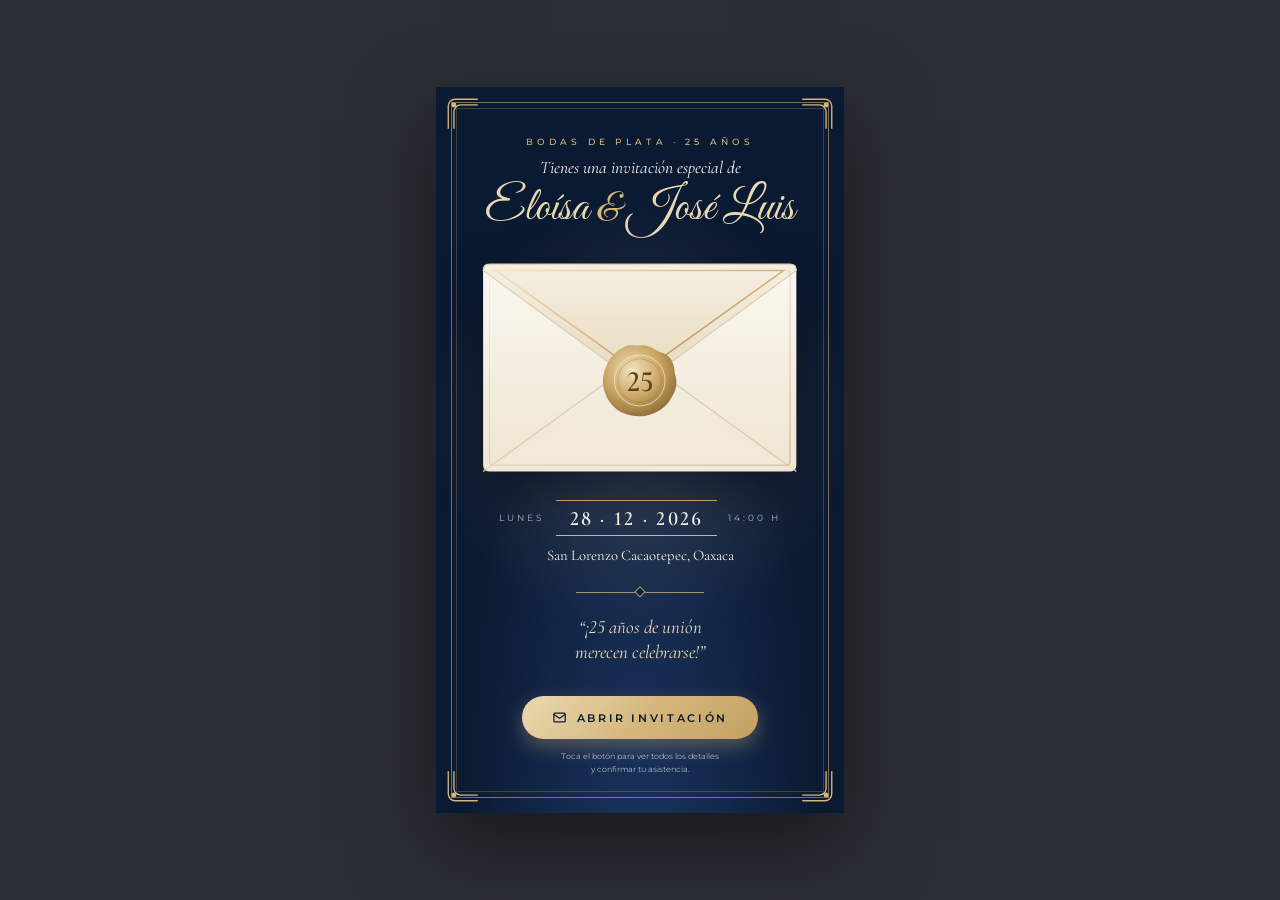
==== sobre/sobre.html @ b29ff793 "Invitación digital Bodas de Plata: web, sobre PDF y backend RSVP Co-Authored-By: Claude Opus 5.5 <no" ====
<!DOCTYPE html>
<html lang="es-MX">
<head>
  <meta charset="UTF-8" />
  <meta name="viewport" content="width=device-width, initial-scale=1" />
  <title>Sobre · Bodas de Plata · Eloísa & José Luis</title>
  <!--
    ==========================================================================
    SOBRE DIGITAL (PDF vertical para celular, 108 × 192 mm = proporción 9:16)
    --------------------------------------------------------------------------
    CÓMO EXPORTAR A PDF:
      Opción A (automática, recomendada):
        powershell -ExecutionPolicy Bypass -File sobre\generar-pdf.ps1 -Url "https://tu-sitio/"
      Opción B (manual, Chrome/Edge):
        1. Abre este archivo agregando ?url=https://tu-sitio/ al final de la dirección,
           o cambia DEFAULT_URL más abajo.
        2. Ctrl + P → Destino: "Guardar como PDF" → Márgenes: Ninguno
           → Más opciones: activa "Gráficos de fondo" y desactiva "Encabezados y pies".
      El botón "Abrir invitación" queda como enlace clicable dentro del PDF.
    ==========================================================================
  -->
  <link rel="preconnect" href="https://fonts.googleapis.com" />
  <link rel="preconnect" href="https://fonts.gstatic.com" crossorigin />
  <link href="https://fonts.googleapis.com/css2?family=Cormorant+Garamond:ital,wght@0,500;0,600;1,400&family=Great+Vibes&family=Montserrat:wght@400;500;600&display=block" rel="stylesheet" />

  <style>
    /* Paleta compartida con la invitación web */
    :root {
      --navy-900: #0B1A33;
      --navy-700: #1B3560;
      --ivory: #FAF6EE;
      --ivory-200: #F1E9D8;
      --gold: #D4B57A;
      --gold-lt: #EAD9B0;
      --gold-dk: #8C6A33;
      --muted: #AEB6C6;
    }

    /* Tamaño de página exacto para el PDF */
    @page { size: 108mm 192mm; margin: 0; }

    * { box-sizing: border-box; margin: 0; padding: 0; }
    html, body {
      -webkit-print-color-adjust: exact;
      print-color-adjust: exact;
    }
    body {
      font-family: "Montserrat", Arial, sans-serif;
      background: #2B2F36;            /* solo visible en pantalla, fuera de la página */
      min-height: 100vh;
      display: grid;
      place-items: center;
      padding: 24px 0;
    }

    /* ---------- La "hoja" del PDF ---------- */
    .page {
      position: relative;
      width: 108mm;
      height: 192mm;
      overflow: hidden;
      color: var(--ivory);
      text-align: center;
      background:
        radial-gradient(circle at 50% 46%, rgba(212, 181, 122, 0.18), transparent 48%),
        radial-gradient(ellipse at 50% 115%, var(--navy-700), transparent 62%),
        var(--navy-900);
      box-shadow: 0 30px 80px rgba(0, 0, 0, 0.5);
      display: flex;
      flex-direction: column;
      align-items: center;
      padding: 13mm 8mm 10mm;
    }
    /* Doble marco dorado */
    .page::before, .page::after {
      content: "";
      position: absolute;
      pointer-events: none;
    }
    .page::before { inset: 4mm; border: 0.35mm solid rgba(212, 181, 122, 0.55); }
    .page::after  { inset: 5.4mm; border: 0.2mm solid rgba(212, 181, 122, 0.25); }

    /* Esquinas ornamentales */
    .corner { position: absolute; width: 9mm; height: 9mm; color: var(--gold); }
    .corner svg { width: 100%; height: 100%; fill: none; stroke: currentColor; stroke-width: 1.2; }
    .corner--tl { top: 2.6mm; left: 2.6mm; }
    .corner--tr { top: 2.6mm; right: 2.6mm; transform: scaleX(-1); }
    .corner--bl { bottom: 2.6mm; left: 2.6mm; transform: scaleY(-1); }
    .corner--br { bottom: 2.6mm; right: 2.6mm; transform: scale(-1, -1); }

    .eyebrow {
      font-size: 2.5mm;
      font-weight: 500;
      letter-spacing: 1.1mm;
      text-transform: uppercase;
      color: var(--gold);
    }
    .tagline {
      margin-top: 2.5mm;
      font-family: "Cormorant Garamond", Georgia, serif;
      font-style: italic;
      font-size: 4.6mm;
      color: var(--ivory);
    }
    .names {
      margin-top: 1mm;
      font-family: "Great Vibes", cursive;
      font-size: 12.5mm;
      line-height: 1.15;
      color: var(--gold-lt);
    }
    .names .amp { color: var(--gold); font-size: 0.8em; }

    /* ---------- Sobre ---------- */
    .envelope {
      display: block;
      width: 84mm;
      margin: 7mm auto 0;
      text-decoration: none;
      filter: drop-shadow(0 4mm 6mm rgba(0, 0, 0, 0.45));
    }
    .envelope svg { width: 100%; height: auto; display: block; }

    .date {
      margin-top: 7mm;
      display: flex;
      align-items: center;
      justify-content: center;
      gap: 3mm;
      font-size: 2.3mm;
      letter-spacing: 0.8mm;
      text-transform: uppercase;
      color: var(--muted);
    }
    .date strong {
      font-family: "Cormorant Garamond", Georgia, serif;
      font-weight: 600;
      font-size: 5.4mm;
      letter-spacing: 0.6mm;
      color: var(--ivory);
      padding: 1.2mm 3.5mm;
      border-top: 0.3mm solid var(--gold);
      border-bottom: 0.3mm solid var(--gold);
    }
    .place {
      margin-top: 2.5mm;
      font-family: "Cormorant Garamond", Georgia, serif;
      font-size: 3.9mm;
      color: var(--ivory);
    }

    .divider { margin: 6mm auto 0; width: 34mm; height: 3mm; position: relative;
      background: linear-gradient(var(--gold), var(--gold)) center / 100% 0.25mm no-repeat; opacity: 0.8; }
    .divider span { position: absolute; left: 50%; top: 50%; width: 2.2mm; height: 2.2mm;
      background: var(--navy-900); border: 0.25mm solid var(--gold); transform: translate(-50%, -50%) rotate(45deg); }
    .phrase {
      margin-top: 4.5mm;
      font-family: "Cormorant Garamond", Georgia, serif;
      font-style: italic;
      font-size: 5mm;
      line-height: 1.35;
      color: var(--gold-lt);
    }
    .date, .phrase { font-variant-numeric: lining-nums; }

    /* ---------- Botón (enlace clicable en el PDF) ---------- */
    .cta {
      margin-top: auto;
      display: inline-flex;
      align-items: center;
      gap: 2.5mm;
      padding: 3.6mm 8mm;
      border-radius: 20mm;
      background: linear-gradient(135deg, var(--gold-lt), var(--gold) 55%, #C3A062);
      color: var(--navy-900);
      font-size: 3mm;
      font-weight: 600;
      letter-spacing: 0.7mm;
      text-transform: uppercase;
      text-decoration: none;
      box-shadow: 0 2mm 5mm rgba(212, 181, 122, 0.35);
    }
    .cta svg { width: 4mm; height: 4mm; fill: none; stroke: currentColor; stroke-width: 2; stroke-linecap: round; stroke-linejoin: round; }
    .hint {
      margin-top: 3mm;
      font-size: 2.2mm;
      line-height: 1.5;
      color: var(--muted);
    }

    @media print {
      body { background: none; padding: 0; display: block; min-height: 0; }
      .page { box-shadow: none; }
    }
  </style>
</head>
<body>
  <div class="page">
    <!-- Esquinas -->
    <span class="corner corner--tl"><svg viewBox="0 0 30 30"><path d="M2 28V8a6 6 0 0 1 6-6h20M7 28V13a6 6 0 0 1 6-6h15"/><circle cx="7" cy="7" r="1.6" fill="currentColor"/></svg></span>
    <span class="corner corner--tr"><svg viewBox="0 0 30 30"><path d="M2 28V8a6 6 0 0 1 6-6h20M7 28V13a6 6 0 0 1 6-6h15"/><circle cx="7" cy="7" r="1.6" fill="currentColor"/></svg></span>
    <span class="corner corner--bl"><svg viewBox="0 0 30 30"><path d="M2 28V8a6 6 0 0 1 6-6h20M7 28V13a6 6 0 0 1 6-6h15"/><circle cx="7" cy="7" r="1.6" fill="currentColor"/></svg></span>
    <span class="corner corner--br"><svg viewBox="0 0 30 30"><path d="M2 28V8a6 6 0 0 1 6-6h20M7 28V13a6 6 0 0 1 6-6h15"/><circle cx="7" cy="7" r="1.6" fill="currentColor"/></svg></span>

    <p class="eyebrow">Bodas de Plata · 25 años</p>
    <p class="tagline">Tienes una invitación especial de</p>
    <p class="names">Eloísa <span class="amp">&amp;</span> José Luis</p>

    <!-- Sobre cerrado con sello de lacre (todo el sobre también es un enlace) -->
    <a class="envelope js-link" href="#" aria-label="Abrir invitación">
      <svg viewBox="0 0 300 200" xmlns="http://www.w3.org/2000/svg">
        <defs>
          <linearGradient id="paper" x1="0" y1="0" x2="0" y2="1">
            <stop offset="0" stop-color="#FBF8F1"/>
            <stop offset="1" stop-color="#EFE5D1"/>
          </linearGradient>
          <linearGradient id="flap" x1="0" y1="0" x2="0" y2="1">
            <stop offset="0" stop-color="#F6EFE1"/>
            <stop offset="1" stop-color="#E6DAC0"/>
          </linearGradient>
          <linearGradient id="goldGrad" x1="0" y1="0" x2="1" y2="1">
            <stop offset="0" stop-color="#F1E2BE"/>
            <stop offset="0.5" stop-color="#D4B57A"/>
            <stop offset="1" stop-color="#9C7B42"/>
          </linearGradient>
          <radialGradient id="seal" cx="0.4" cy="0.35" r="0.7">
            <stop offset="0" stop-color="#F3E4C0"/>
            <stop offset="0.55" stop-color="#C9A563"/>
            <stop offset="1" stop-color="#8C6A33"/>
          </radialGradient>
        </defs>

        <!-- Cuerpo del sobre -->
        <rect x="2" y="2" width="296" height="196" rx="6" fill="url(#paper)"/>
        <!-- Pliegues inferiores -->
        <path d="M2 198 L132 104 M298 198 L168 104" stroke="#D9CCB0" stroke-width="1.2" fill="none"/>
        <path d="M2 196 L150 118 L298 196" fill="#F3EBDC" opacity="0.6"/>
        <!-- Solapa superior con forro dorado -->
        <path d="M2 8 Q2 2 8 2 H292 Q298 2 298 8 L156 112 Q150 116 144 112 Z" fill="url(#flap)"/>
        <path d="M14 8 H286 L152 104 Q150 106 148 104 Z" fill="none" stroke="url(#goldGrad)" stroke-width="1.4"/>
        <path d="M2 8 Q2 2 8 2 H292 Q298 2 298 8 L156 112 Q150 116 144 112 Z" fill="none" stroke="#D9CCB0" stroke-width="1"/>
        <!-- Filete dorado del sobre -->
        <rect x="8" y="8" width="284" height="184" rx="3" fill="none" stroke="url(#goldGrad)" stroke-width="0.8" opacity="0.6"/>

        <!-- Sello de lacre dorado -->
        <g transform="translate(150 112)">
          <path d="M0 -33 C9 -35 14 -28 22 -26 C30 -23 33 -15 33 -7 C36 1 35 9 30 16 C26 24 19 29 10 32 C2 35 -7 34 -15 31 C-24 27 -30 20 -33 11 C-36 2 -35 -7 -31 -15 C-27 -24 -20 -30 -11 -33 C-7 -34 -4 -33 0 -33 Z" fill="url(#seal)"/>
          <circle r="24" fill="none" stroke="#F6EBCF" stroke-width="0.9" opacity="0.75"/>
          <circle r="20.5" fill="none" stroke="#7A5A28" stroke-width="0.5" opacity="0.5"/>
          <text y="10" text-anchor="middle" font-family="Cormorant Garamond, Georgia, serif" font-size="28" font-weight="600" fill="#5E441C" style="font-variant-numeric: lining-nums">25</text>
        </g>
      </svg>
    </a>

    <div class="date">
      <span>Lunes</span>
      <strong>28 · 12 · 2026</strong>
      <span>14:00 h</span>
    </div>
    <p class="place">San Lorenzo Cacaotepec, Oaxaca</p>

    <div class="divider" aria-hidden="true"><span></span></div>
    <p class="phrase">“¡25 años de unión<br/>merecen celebrarse!”</p>

    <a class="cta js-link" href="#">
      <svg viewBox="0 0 24 24" aria-hidden="true"><rect x="3" y="5" width="18" height="14" rx="2"/><path d="M3 7l9 6 9-6"/></svg>
      Abrir invitación
    </a>
    <p class="hint">Toca el botón para ver todos los detalles<br/>y confirmar tu asistencia.</p>
  </div>

  <script>
    /* URL de la invitación publicada.
       Cámbiala aquí o pásala en la dirección: sobre.html?url=https://tu-sitio/ */
    var DEFAULT_URL = "https://azizzt.github.io/bodas-de-plata/";

    var param = new URLSearchParams(location.search).get("url");
    var url = /^https?:\/\//i.test(param || "") ? param : DEFAULT_URL;
    document.querySelectorAll(".js-link").forEach(function (a) { a.href = url; });
  </script>
</body>
</html>
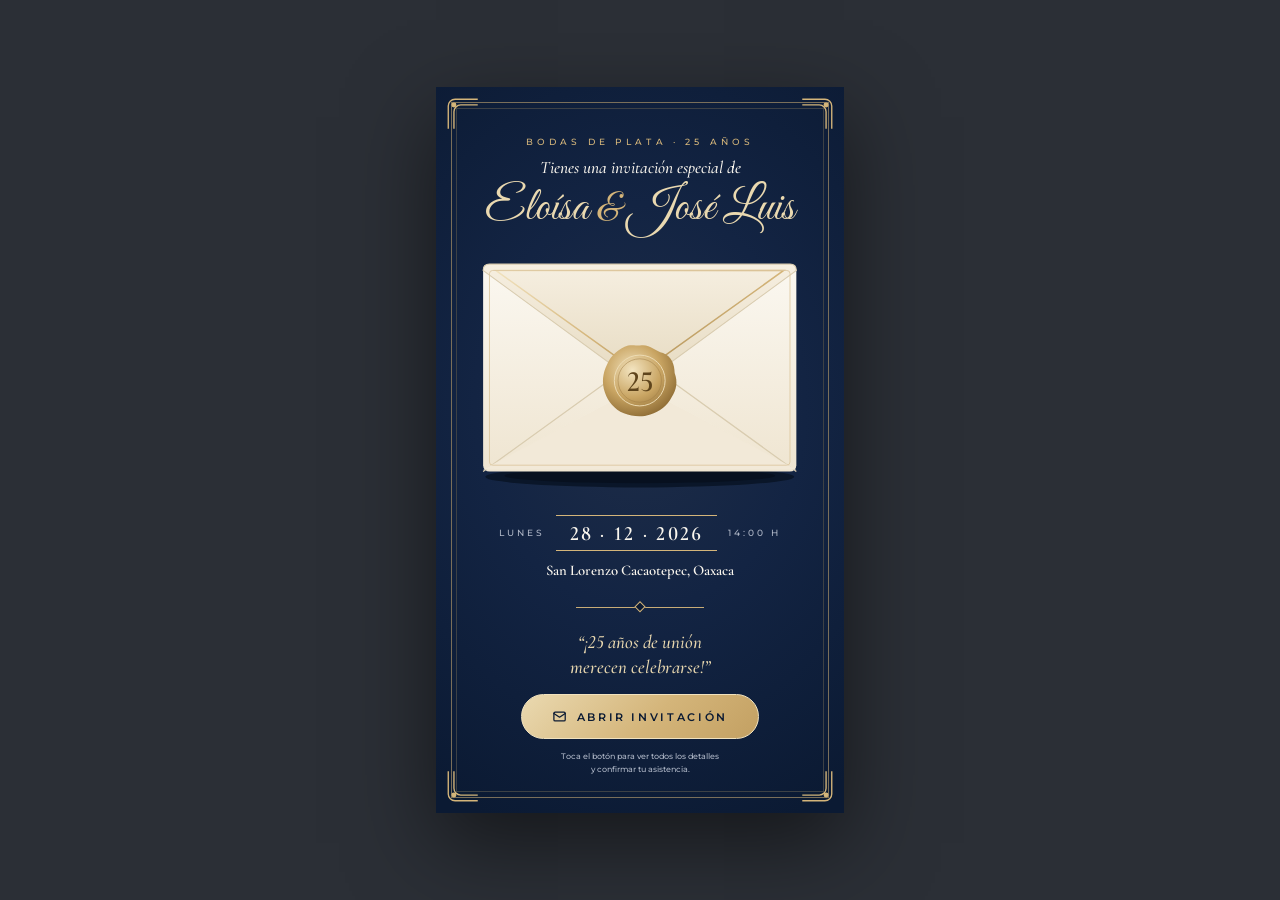
==== commit 677147ae: "Sobre PDF más ligero: sombras vectoriales, colores opacos y menos fuentes (237 KB → 82 KB) Co-Author" ====
--- a/sobre/sobre.html
+++ b/sobre/sobre.html
@@ -21,7 +21,7 @@
   -->
   <link rel="preconnect" href="https://fonts.googleapis.com" />
   <link rel="preconnect" href="https://fonts.gstatic.com" crossorigin />
-  <link href="https://fonts.googleapis.com/css2?family=Cormorant+Garamond:ital,wght@0,500;0,600;1,400&family=Great+Vibes&family=Montserrat:wght@400;500;600&display=block" rel="stylesheet" />
+  <link href="https://fonts.googleapis.com/css2?family=Cormorant+Garamond:ital,wght@0,600;1,400&family=Great+Vibes&family=Montserrat:wght@500;600&display=block" rel="stylesheet" />
 
   <style>
     /* Paleta compartida con la invitación web */
@@ -46,6 +46,7 @@
     }
     body {
       font-family: "Montserrat", Arial, sans-serif;
+      font-weight: 500;               /* solo 2 pesos de Montserrat (500 y 600) para aligerar el PDF */
       background: #2B2F36;            /* solo visible en pantalla, fuera de la página */
       min-height: 100vh;
       display: grid;
@@ -61,10 +62,9 @@
       overflow: hidden;
       color: var(--ivory);
       text-align: center;
-      background:
-        radial-gradient(circle at 50% 46%, rgba(212, 181, 122, 0.18), transparent 48%),
-        radial-gradient(ellipse at 50% 115%, var(--navy-700), transparent 62%),
-        var(--navy-900);
+      /* Degradado con colores 100 % opacos: los visores de PDF lo dibujan al instante
+         (las transparencias y sombras difuminadas se convierten en imágenes pesadas). */
+      background: radial-gradient(ellipse 90% 62% at 50% 44%, #1E2D48 0%, #132443 45%, var(--navy-900) 100%);
       box-shadow: 0 30px 80px rgba(0, 0, 0, 0.5);
       display: flex;
       flex-direction: column;
@@ -77,8 +77,8 @@
       position: absolute;
       pointer-events: none;
     }
-    .page::before { inset: 4mm; border: 0.35mm solid rgba(212, 181, 122, 0.55); }
-    .page::after  { inset: 5.4mm; border: 0.2mm solid rgba(212, 181, 122, 0.25); }
+    .page::before { inset: 4mm; border: 0.35mm solid #7A6F5A; }   /* dorado al 55 % ya mezclado con el azul */
+    .page::after  { inset: 5.4mm; border: 0.2mm solid #3D4145; }  /* dorado al 25 % ya mezclado */
 
     /* Esquinas ornamentales */
     .corner { position: absolute; width: 9mm; height: 9mm; color: var(--gold); }
@@ -117,7 +117,7 @@
       width: 84mm;
       margin: 7mm auto 0;
       text-decoration: none;
-      filter: drop-shadow(0 4mm 6mm rgba(0, 0, 0, 0.45));
+      /* Sin filter: drop-shadow → la sombra está dibujada como vector dentro del SVG */
     }
     .envelope svg { width: 100%; height: auto; display: block; }
 
@@ -146,11 +146,12 @@
       margin-top: 2.5mm;
       font-family: "Cormorant Garamond", Georgia, serif;
       font-size: 3.9mm;
+      font-weight: 600;
       color: var(--ivory);
     }
 
     .divider { margin: 6mm auto 0; width: 34mm; height: 3mm; position: relative;
-      background: linear-gradient(var(--gold), var(--gold)) center / 100% 0.25mm no-repeat; opacity: 0.8; }
+      background: linear-gradient(var(--gold), var(--gold)) center / 100% 0.25mm no-repeat; }
     .divider span { position: absolute; left: 50%; top: 50%; width: 2.2mm; height: 2.2mm;
       background: var(--navy-900); border: 0.25mm solid var(--gold); transform: translate(-50%, -50%) rotate(45deg); }
     .phrase {
@@ -178,7 +179,7 @@
       letter-spacing: 0.7mm;
       text-transform: uppercase;
       text-decoration: none;
-      box-shadow: 0 2mm 5mm rgba(212, 181, 122, 0.35);
+      border: 0.35mm solid #F1E2BE;   /* filo claro en lugar de sombra difuminada */
     }
     .cta svg { width: 4mm; height: 4mm; fill: none; stroke: currentColor; stroke-width: 2; stroke-linecap: round; stroke-linejoin: round; }
     .hint {
@@ -208,7 +209,7 @@
 
     <!-- Sobre cerrado con sello de lacre (todo el sobre también es un enlace) -->
     <a class="envelope js-link" href="#" aria-label="Abrir invitación">
-      <svg viewBox="0 0 300 200" xmlns="http://www.w3.org/2000/svg">
+      <svg viewBox="0 0 300 214" xmlns="http://www.w3.org/2000/svg">
         <defs>
           <linearGradient id="paper" x1="0" y1="0" x2="0" y2="1">
             <stop offset="0" stop-color="#FBF8F1"/>
@@ -230,23 +231,26 @@
           </radialGradient>
         </defs>
 
+        <!-- Sombra vectorial (colores opacos, sin difuminado) -->
+        <ellipse cx="150" cy="203" rx="146" ry="10" fill="#0A1629"/>
+        <ellipse cx="150" cy="202" rx="128" ry="7" fill="#07101F"/>
         <!-- Cuerpo del sobre -->
         <rect x="2" y="2" width="296" height="196" rx="6" fill="url(#paper)"/>
         <!-- Pliegues inferiores -->
         <path d="M2 198 L132 104 M298 198 L168 104" stroke="#D9CCB0" stroke-width="1.2" fill="none"/>
-        <path d="M2 196 L150 118 L298 196" fill="#F3EBDC" opacity="0.6"/>
+        <path d="M2 196 L150 118 L298 196" fill="#F2E9D8"/>
         <!-- Solapa superior con forro dorado -->
         <path d="M2 8 Q2 2 8 2 H292 Q298 2 298 8 L156 112 Q150 116 144 112 Z" fill="url(#flap)"/>
         <path d="M14 8 H286 L152 104 Q150 106 148 104 Z" fill="none" stroke="url(#goldGrad)" stroke-width="1.4"/>
         <path d="M2 8 Q2 2 8 2 H292 Q298 2 298 8 L156 112 Q150 116 144 112 Z" fill="none" stroke="#D9CCB0" stroke-width="1"/>
         <!-- Filete dorado del sobre -->
-        <rect x="8" y="8" width="284" height="184" rx="3" fill="none" stroke="url(#goldGrad)" stroke-width="0.8" opacity="0.6"/>
+        <rect x="8" y="8" width="284" height="184" rx="3" fill="none" stroke="#DCC79E" stroke-width="0.8"/>
 
         <!-- Sello de lacre dorado -->
         <g transform="translate(150 112)">
           <path d="M0 -33 C9 -35 14 -28 22 -26 C30 -23 33 -15 33 -7 C36 1 35 9 30 16 C26 24 19 29 10 32 C2 35 -7 34 -15 31 C-24 27 -30 20 -33 11 C-36 2 -35 -7 -31 -15 C-27 -24 -20 -30 -11 -33 C-7 -34 -4 -33 0 -33 Z" fill="url(#seal)"/>
-          <circle r="24" fill="none" stroke="#F6EBCF" stroke-width="0.9" opacity="0.75"/>
-          <circle r="20.5" fill="none" stroke="#7A5A28" stroke-width="0.5" opacity="0.5"/>
+          <circle r="24" fill="none" stroke="#EEDDB6" stroke-width="0.9"/>
+          <circle r="20.5" fill="none" stroke="#A07F48" stroke-width="0.5"/>
           <text y="10" text-anchor="middle" font-family="Cormorant Garamond, Georgia, serif" font-size="28" font-weight="600" fill="#5E441C" style="font-variant-numeric: lining-nums">25</text>
         </g>
       </svg>
